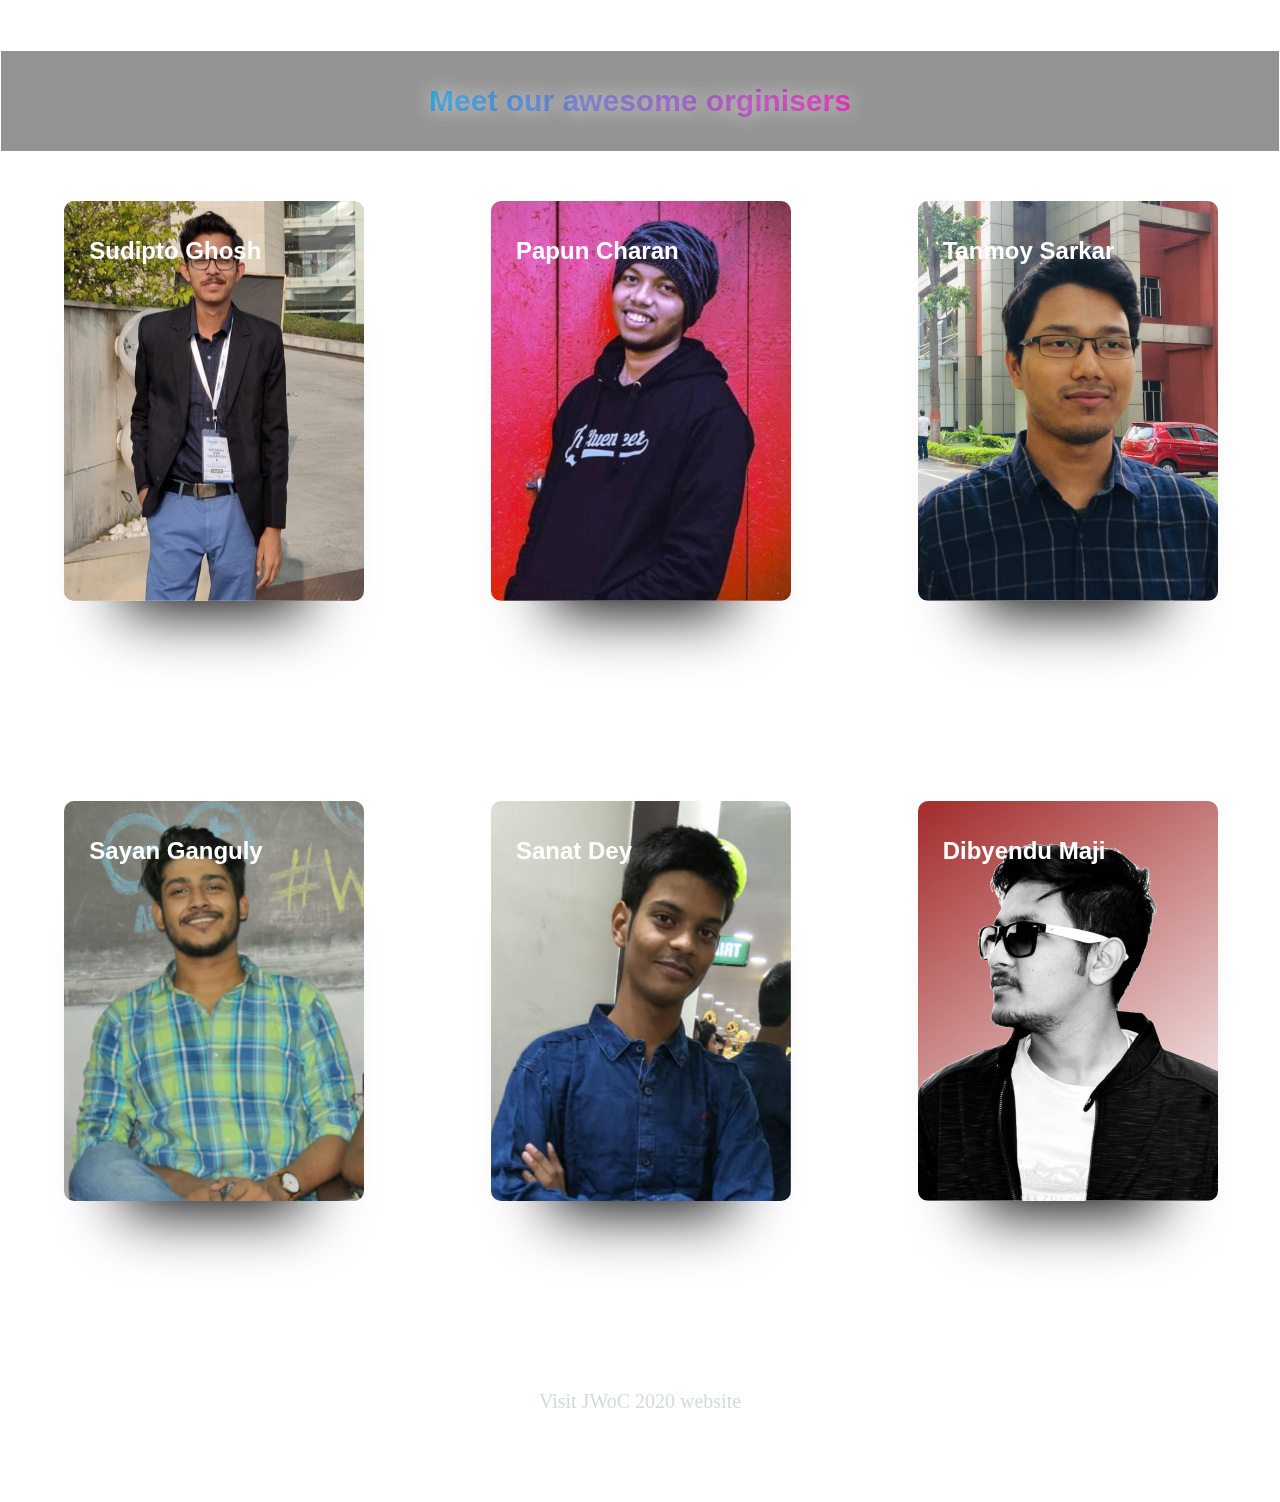
==== 2020.html @ 52620bf6 "Add files via upload" ====
<!DOCTYPE html>
<html lang="en">
<head>
    <meta charset="UTF-8">
    <link rel="stylesheet" href="2020.css">
    <meta name="viewport" content="width=device-width, initial-scale=1.0">
    <title>Document</title>
</head>
<body>
  <video autoplay muted loop id="myVideo">
    <source src="bg.mp4" type="video/mp4">
  </video>

  <div class="intro">
    <div class="introo">
      Meet our awesome orginisers
    </div>
  </div>
    <div class="container">
        <div class="card card0">
          <div class="border">
            <h2>Sudipto Ghosh</h2>
            <div class="icons">
              <i class="fa fa-codepen" aria-hidden="true"></i>
              <i class="fa fa-instagram" aria-hidden="true"></i>
              <i class="fa fa-dribbble" aria-hidden="true"></i>
              <i class="fa fa-twitter" aria-hidden="true"></i>
              <i class="fa fa-facebook" aria-hidden="true"></i>
            </div>
          </div>
        </div>
        <div class="card card1">
          <div class="border">
            <h2>Papun Charan</h2>
            <div class="icons">
              <i class="fa fa-codepen" aria-hidden="true"></i>
              <i class="fa fa-instagram" aria-hidden="true"></i>
              <i class="fa fa-dribbble" aria-hidden="true"></i>
              <i class="fa fa-twitter" aria-hidden="true"></i>
              <i class="fa fa-facebook" aria-hidden="true"></i>
            </div>
          </div>
        </div>
        <div class="card card2">
          <div class="border">
            <h2>Tanmoy Sarkar</h2>
            <div class="icons">
              <i class="fa fa-codepen" aria-hidden="true"></i>
              <i class="fa fa-instagram" aria-hidden="true"></i>
              <i class="fa fa-dribbble" aria-hidden="true"></i>
              <i class="fa fa-twitter" aria-hidden="true"></i>
              <i class="fa fa-facebook" aria-hidden="true"></i>
            </div>
          </div>
        </div>
      </div>

      <div class="container">
        <div class="card card4">
          <div class="border">
            <h2>Sayan Ganguly</h2>
            <div class="icons">
              <i class="fa fa-codepen" aria-hidden="true"></i>
              <i class="fa fa-instagram" aria-hidden="true"></i>
              <i class="fa fa-dribbble" aria-hidden="true"></i>
              <i class="fa fa-twitter" aria-hidden="true"></i>
              <i class="fa fa-facebook" aria-hidden="true"></i>
            </div>
          </div>
        </div>
        <div class="card card5">
          <div class="border">
            <h2>Sanat Dey</h2>
            <div class="icons">
              <i class="fa fa-codepen" aria-hidden="true"></i>
              <i class="fa fa-instagram" aria-hidden="true"></i>
              <i class="fa fa-dribbble" aria-hidden="true"></i>
              <i class="fa fa-twitter" aria-hidden="true"></i>
              <i class="fa fa-facebook" aria-hidden="true"></i>
            </div>
          </div>
        </div>
        <div class="card card6">
          <div class="border">
            <h2>Dibyendu Maji</h2>
            <div class="icons">
              <i class="fa fa-codepen" aria-hidden="true"></i>
              <i class="fa fa-instagram" aria-hidden="true"></i>
              <i class="fa fa-dribbble" aria-hidden="true"></i>
              <i class="fa fa-twitter" aria-hidden="true"></i>
              <i class="fa fa-facebook" aria-hidden="true"></i>
            </div>
          </div>
        </div>
      </div>

      <div class="web"><a target="_blank" href="https://jwoc-2k20.vercel.app/">Visit JWoC 2020 website</a></div>
</body>
</html>
---- 2020.css ----
body{
  margin: 0;
  padding: 0;
  background: rgba(red, green, blue, 1);
  /* backdrop-filter: blur(10px); */
}
#myVideo {
  position: fixed;
  right: 0;
  bottom: 0;
  min-width: 100%;
  min-height: 100%;
}
.intro{
  top: 50px;
  width: 100%;
  height: 100px;
  position: relative;
  display: flex;
  justify-content: center;
  align-items: center;
  font-family: sans-serif;
  font-size: 30px;
  font-weight: 600;

  background: #0000006c;
  z-index: 100;
}
.introo{
  background: linear-gradient(to left, #db16aa, #1093cf);
  -webkit-background-clip: text;
  -webkit-text-fill-color: transparent;
  text-shadow: 0 0 20px #ffffffad
}
.container{
  height: 100vh;
  width: 100vw;
  max-height: 600px;
  max-width: 1280px;
  min-height: 600px;
  min-width: 1000px;
  display: flex;
  justify-content: space-around;
  align-items: center;
  margin: 0 auto;
}
.border{
  height: 369px;
  width: 290px;
  background: transparent;
  border-radius: 10px;
  transition: border 1s;
  position: relative;
}
  &:hover{
    border: 1px solid white;
}
.card{
  height: 400px;
  width: 300px;
  background: grey;
  border-radius: 10px;
  transition: background 0.8s;
  overflow: hidden;
  background: black;
  box-shadow: 0 70px 63px -60px #000000;
  display: flex;
  justify-content: center;
  align-items: center;
  position: relative;
}
.card0{
  background: url('/1.png') center center no-repeat;
  background-size: 300px;

  &:hover{
    background: url('/1.png') center top no-repeat;
    background-size: 600px;
}
    h2{
      opacity: 1;
    }
    .fa{
      opacity: 1;
    }
}
    .card1{
  background: url('/2.png') center center no-repeat;
  background-size: 300px;

  &:hover{
    background: url('/2.png') center top no-repeat;
    background-size: 600px;
}
    h2{
      opacity: 1;
    }
    .fa{
      opacity: 1;
    }
}
.card2{
  background: url('/3.png') center center no-repeat;
  background-size: 300px;

  &:hover{
    background: url('/3.png') center top no-repeat;
    background-size: 600px;
}
    h2{
      opacity: 1;
    }
    .fa{
      opacity: 1;
    }
}
.card4{
  background: url('/4.png') center center no-repeat;
  background-size: 300px;

  &:hover{
    background: url('/4.png') center top no-repeat;
    background-size: 600px;
}
    h2{
      opacity: 1;
    }
    .fa{
      opacity: 1;
    }
}
.card5{
  background: url('/5.png') center center no-repeat;
  background-size: 300px;

  &:hover{
    background: url('/5.png') center top no-repeat;
    background-size: 600px;
}
    h2{
      opacity: 1;
    }
    .fa{
      opacity: 1;
    }
}
.card6{
  background: url('/6.png') center center no-repeat;
  background-size: 300px;

  &:hover{
    background: url('/6.png') center top no-repeat;
    background-size: 600px;
}
    h2{
      opacity: 1;
    }
    .fa{
      opacity: 1;
    }
}
h2{
  font-family: 'Helvetica Neue', Helvetica, Arial, sans-serif;
  color: white;
  margin: 20px;
  opacity: 0;
  transition: opacity 1s;
}
.fa{
  opacity: 0;
  transition: opacity 1s;
}
.icons{
  position: absolute;
  fill: #fff;
  color: #fff;
  height: 130px;
  top: 226px;
  width: 50px;
  display: flex;
  flex-direction: column;
  align-items: center;
  justify-content: space-around;
}
.web{
  position: relative;
  display: flex;
  justify-content: center;
  align-items: center;
  height: 200px;
  font-size: 20px;
}
.web a{
  text-decoration: none;
  text-transform: none;
  color: #d0dadf;
  transition: 0.5s;
}
.web a:hover{
  color: #db16aa;
}
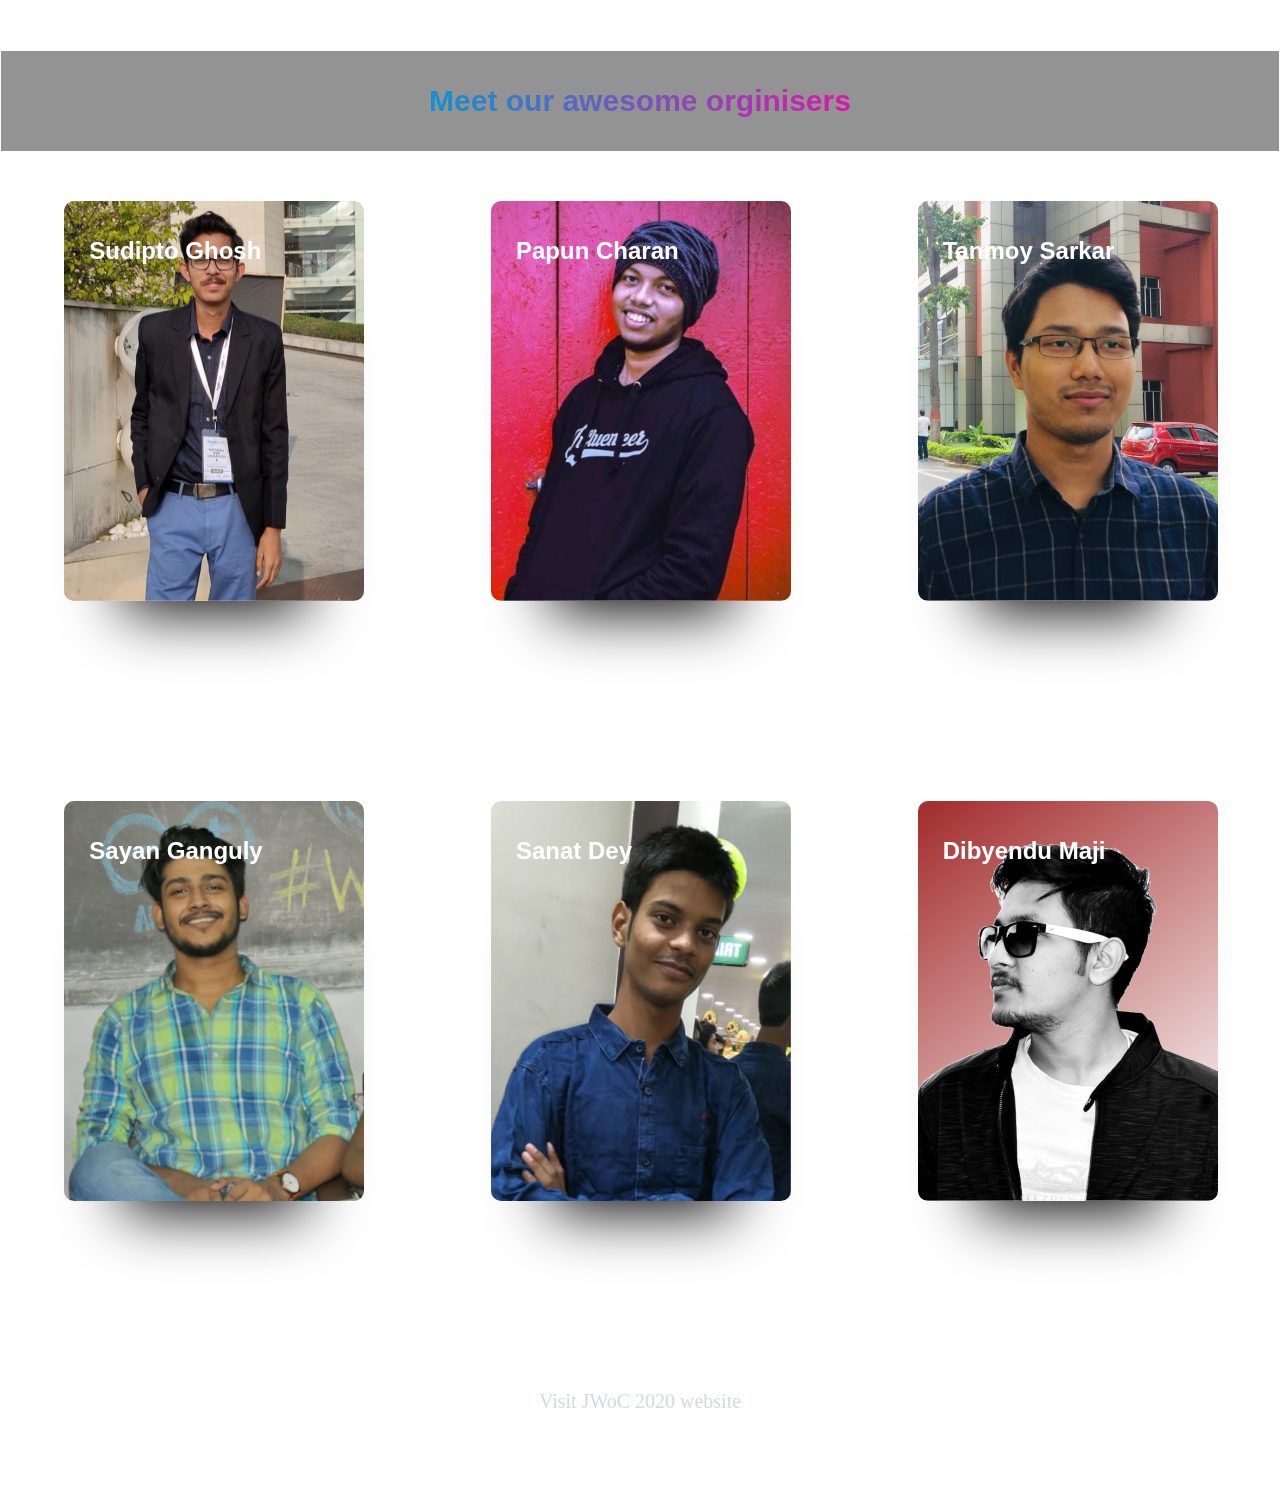
==== commit 15b9403d: "z" ====
--- a/2020.html
+++ b/2020.html
@@ -4,7 +4,7 @@
     <meta charset="UTF-8">
     <link rel="stylesheet" href="2020.css">
     <meta name="viewport" content="width=device-width, initial-scale=1.0">
-    <title>Document</title>
+    <title>JWoC Archive</title>
 </head>
 <body>
   <video autoplay muted loop id="myVideo">
--- a/2020.css
+++ b/2020.css
@@ -30,7 +30,6 @@
   background: linear-gradient(to left, #db16aa, #1093cf);
   -webkit-background-clip: text;
   -webkit-text-fill-color: transparent;
-  text-shadow: 0 0 20px #ffffffad
 }
 .container{
   height: 100vh;
